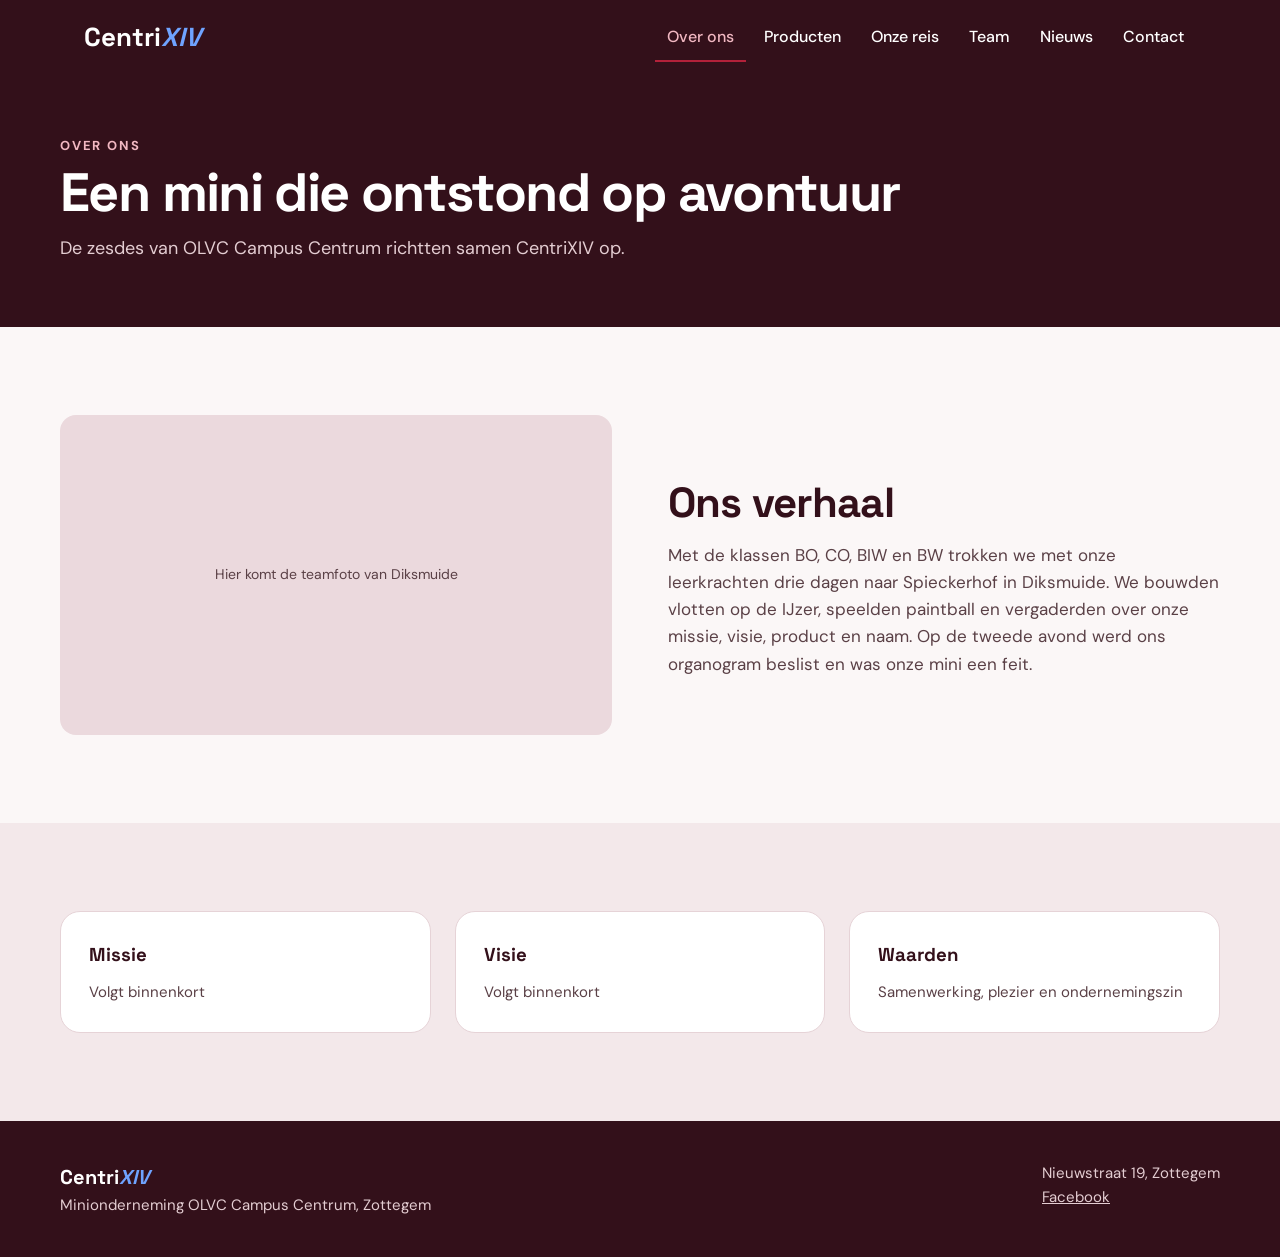
==== over-ons.html @ 4767b673 "Add files via upload" ====
<!doctype html>
<html lang="nl">
<head>
<meta charset="utf-8">
<meta name="viewport" content="width=device-width, initial-scale=1">
<title>Over ons · CentriXIV</title>
<link href="https://fonts.googleapis.com/css2?family=Space+Grotesk:wght@500;700&family=DM+Sans:wght@400;500;700&display=swap" rel="stylesheet">
<link rel="stylesheet" href="style.css">
</head>
<body>
<header><div class="bar"><a class="logo" href="index.html">Centri<span>XIV</span></a>
<nav><a href="over-ons.html" class="active">Over ons</a><a href="producten.html">Producten</a><a href="onze-reis.html">Onze reis</a><a href="team.html">Team</a><a href="nieuws.html">Nieuws</a><a href="contact.html">Contact</a></nav></div></header>
<main>
<section class="pagehead"><div class="in"><span class="eyebrow">Over ons</span><h1>Een mini die ontstond op avontuur</h1><p>De zesdes van OLVC Campus Centrum richtten samen CentriXIV op.</p></div></section>
<section class="s"><div class="in two">
<div class="ph" style="min-height:320px">Hier komt de teamfoto van Diksmuide</div>
<div class="stack"><h2>Ons verhaal</h2>
<p class="lead">Met de klassen BO, CO, BIW en BW trokken we met onze leerkrachten drie dagen naar Spieckerhof in Diksmuide. We bouwden vlotten op de IJzer, speelden paintball en vergaderden over onze missie, visie, product en naam. Op de tweede avond werd ons organogram beslist en was onze mini een feit.</p></div>
</div></section>
<section class="s alt"><div class="in g" style="grid-template-columns:repeat(auto-fit,minmax(280px,1fr))">
<div class="card"><h3>Missie</h3><p>Volgt binnenkort</p></div>
<div class="card"><h3>Visie</h3><p>Volgt binnenkort</p></div>
<div class="card"><h3>Waarden</h3><p>Samenwerking, plezier en ondernemingszin</p></div>
</div></section>
</main>
<footer><div class="in"><span><strong class="logo" style="color:#fff;font-size:20px">Centri<span>XIV</span></strong><br>Minionderneming OLVC Campus Centrum, Zottegem</span><span>Nieuwstraat 19, Zottegem<br><a href="https://www.facebook.com/olvccentrum">Facebook</a></span></div></footer>
</body>
</html>
---- style.css ----
/* CentriXIV · gedeelde stijl voor alle pagina's */
:root{--ink:#33101A;--paper:#FBF7F7;--alt:#F3E8EA;--card:#fff;--line:#E6D3D7;--text:#33101A;--muted:#5A4046;--accent:#B3213A;--eyebrow:#8A1B30;--blue:#6FA3FF;--soft:#E4CDD2;--ph:#EBD9DD}
@media (prefers-color-scheme:dark){:root{--ink:#1C070D;--paper:#240C13;--alt:#2E1019;--card:#38141F;--line:#512231;--text:#F5E8EA;--muted:#D2B5BB;--accent:#D8364F;--eyebrow:#F2A0AE;--ph:#4A1B28}}
*{box-sizing:border-box}
html{scroll-behavior:smooth}
body{margin:0;background:var(--paper);color:var(--text);font-family:'DM Sans',system-ui,sans-serif;line-height:1.6}
h1,h2,h3,.logo{font-family:'Space Grotesk','DM Sans',sans-serif;margin:0}
p{margin:0}
a{color:inherit}
.in{max-width:1160px;margin:0 auto}
.s{padding:88px 24px}
.alt{background:var(--alt)}
.eyebrow{font-size:13px;letter-spacing:.14em;text-transform:uppercase;font-weight:700;color:var(--eyebrow)}
h2{font-size:clamp(30px,5vw,42px);line-height:1.1;letter-spacing:-.02em;margin-top:8px}
.btn{display:inline-flex;align-items:center;min-height:48px;padding:0 28px;background:var(--accent);color:#fff;font-weight:700;text-decoration:none;border-radius:999px;border:2px solid var(--accent)}
.btn.o{background:transparent;color:inherit;border-color:currentColor}
.g{display:grid;gap:24px;grid-template-columns:repeat(auto-fit,minmax(230px,1fr))}
.card{background:var(--card);border:1px solid var(--line);border-radius:20px;padding:28px;display:flex;flex-direction:column;gap:10px}
.card p{color:var(--muted);font-size:15px}
.ph{background:var(--ph);color:var(--muted);border-radius:16px;display:flex;align-items:center;justify-content:center;text-align:center;padding:16px;font-size:14px}
.stack{display:flex;flex-direction:column;gap:16px}
.lead{font-size:17px;color:var(--muted)}
.two{display:grid;grid-template-columns:repeat(auto-fit,minmax(300px,1fr));gap:56px;align-items:center}

/* header en menu */
header{background:var(--ink);color:#fff;position:sticky;top:0;z-index:5}
.bar{display:flex;justify-content:space-between;align-items:center;gap:12px;flex-wrap:wrap;padding:14px 24px;max-width:1160px;margin:0 auto}
.logo{font-size:26px;font-weight:700;text-decoration:none;color:#fff}
.logo span{color:var(--blue);font-style:italic}
nav{display:flex;gap:6px;flex-wrap:wrap}
nav a{color:#fff;text-decoration:none;padding:10px 12px;font-weight:500;min-height:44px;display:inline-flex;align-items:center;border-bottom:2px solid transparent}
nav a:hover{color:#F2B8C2}
nav a.active{border-bottom-color:var(--accent);color:#F2B8C2}

/* hero (homepage) en paginakop (subpagina's) */
.hero{background:var(--ink);color:#fff;padding:72px 24px 96px}
.hero .in{display:grid;grid-template-columns:repeat(auto-fit,minmax(300px,1fr));gap:56px;align-items:center}
.hero h1{font-size:clamp(38px,7vw,64px);line-height:1.03;letter-spacing:-.03em}
.hero p{font-size:19px;color:var(--soft);max-width:520px}
.pagehead{background:var(--ink);color:#fff;padding:56px 24px 64px}
.pagehead h1{font-size:clamp(34px,6vw,54px);letter-spacing:-.03em;line-height:1.05;margin-top:8px}
.pagehead p{color:var(--soft);font-size:18px;max-width:600px;margin-top:12px}
.pagehead .eyebrow{color:#F2B8C2}
.ring{width:min(380px,100%);aspect-ratio:1;border-radius:50%;border:2px solid #6B2536;display:flex;align-items:center;justify-content:center;margin:0 auto}
.ring i{width:72%;height:72%;border-radius:50%;border:2px solid #8F3347;display:flex;align-items:center;justify-content:center}
.ring b{width:56%;height:56%;border-radius:50%;background:var(--accent);display:flex;align-items:center;justify-content:center;font:700 clamp(34px,6vw,52px) 'Space Grotesk',sans-serif;color:#fff}
.num{font:700 32px 'Space Grotesk',sans-serif;color:var(--accent)}
.q{font:700 48px 'Space Grotesk',sans-serif;color:var(--muted);opacity:.5}
.dark{background:var(--ink);color:#fff;border-color:var(--ink)}
.dark p{color:var(--soft)}
.dark .num{color:#F2B8C2}
.cta{text-align:center}
footer{background:var(--ink);color:var(--soft);padding:40px 24px}
footer .in{display:flex;justify-content:space-between;flex-wrap:wrap;gap:16px;font-size:15px}
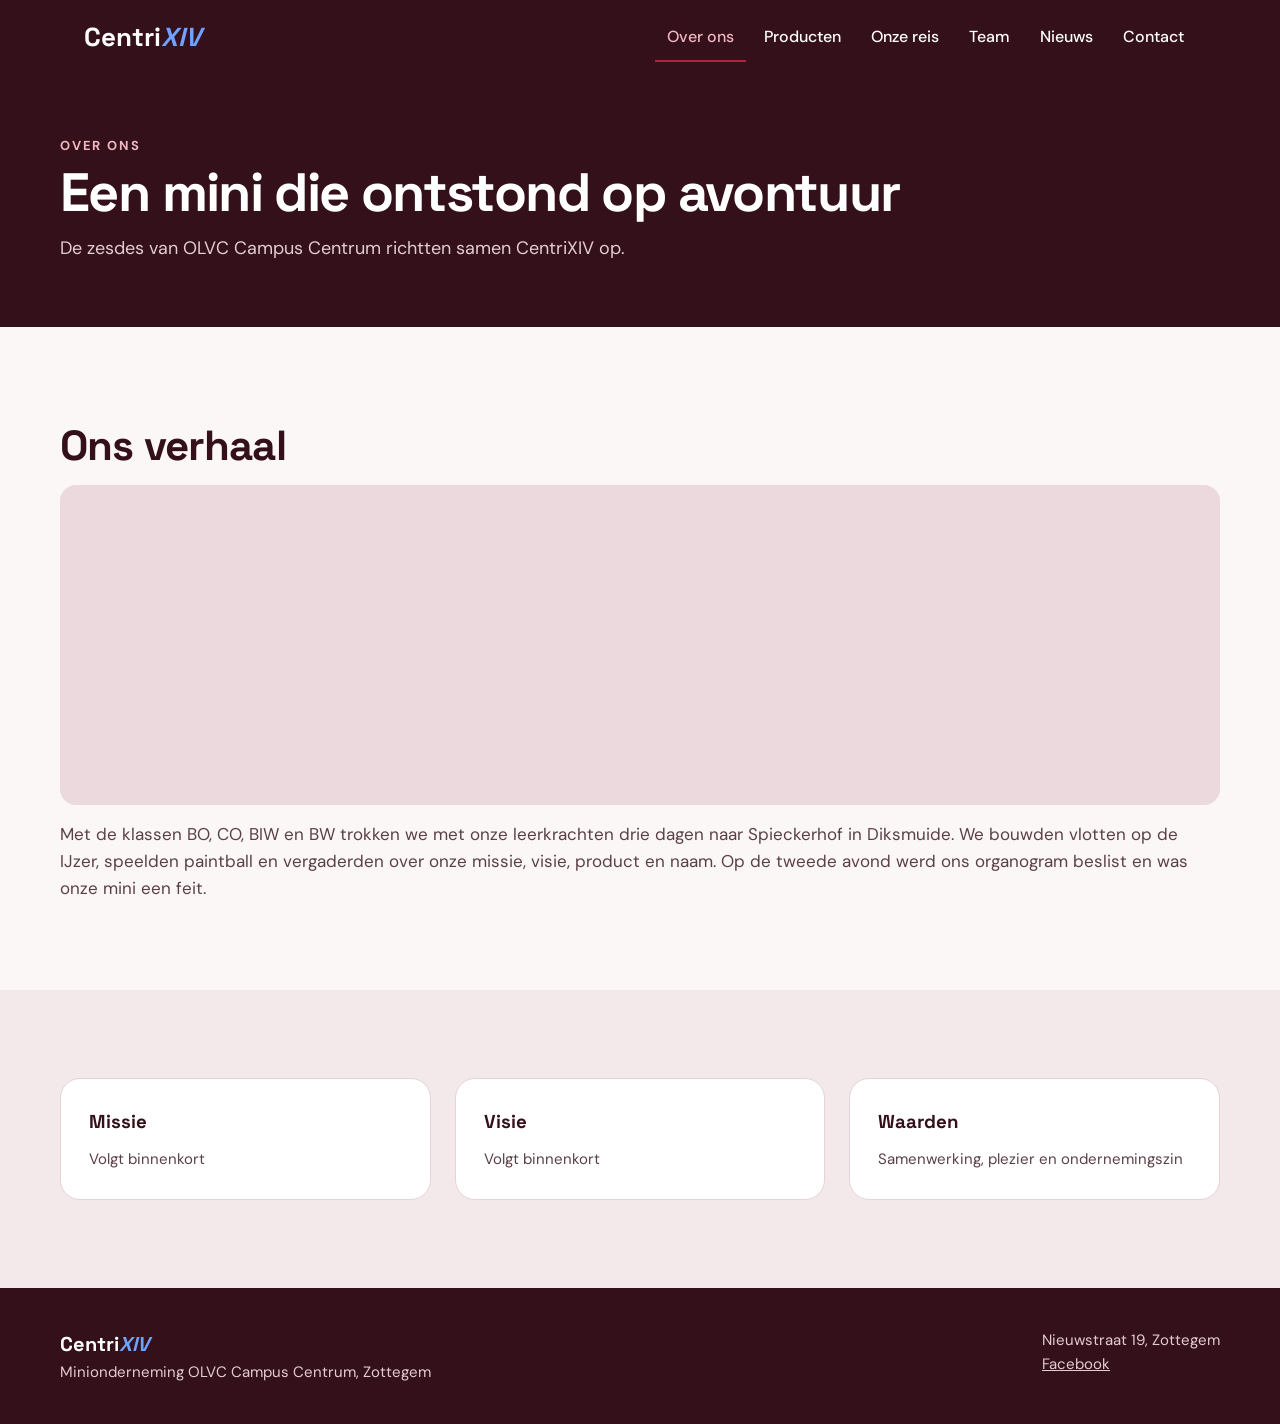
==== commit a82ccc30: "Add team photo and update project description" ====
--- a/over-ons.html
+++ b/over-ons.html
@@ -13,8 +13,8 @@
 <main>
 <section class="pagehead"><div class="in"><span class="eyebrow">Over ons</span><h1>Een mini die ontstond op avontuur</h1><p>De zesdes van OLVC Campus Centrum richtten samen CentriXIV op.</p></div></section>
 <section class="s"><div class="in two">
-<div class="ph" style="min-height:320px">Hier komt de teamfoto van Diksmuide</div>
 <div class="stack"><h2>Ons verhaal</h2>
+<div class="ph" style="min-height:320px"><img id="fotodsk" src="../foto's/828565102_1420510573552740_6905518975621534052_n.jpg" alt=""></div>
 <p class="lead">Met de klassen BO, CO, BIW en BW trokken we met onze leerkrachten drie dagen naar Spieckerhof in Diksmuide. We bouwden vlotten op de IJzer, speelden paintball en vergaderden over onze missie, visie, product en naam. Op de tweede avond werd ons organogram beslist en was onze mini een feit.</p></div>
 </div></section>
 <section class="s alt"><div class="in g" style="grid-template-columns:repeat(auto-fit,minmax(280px,1fr))">
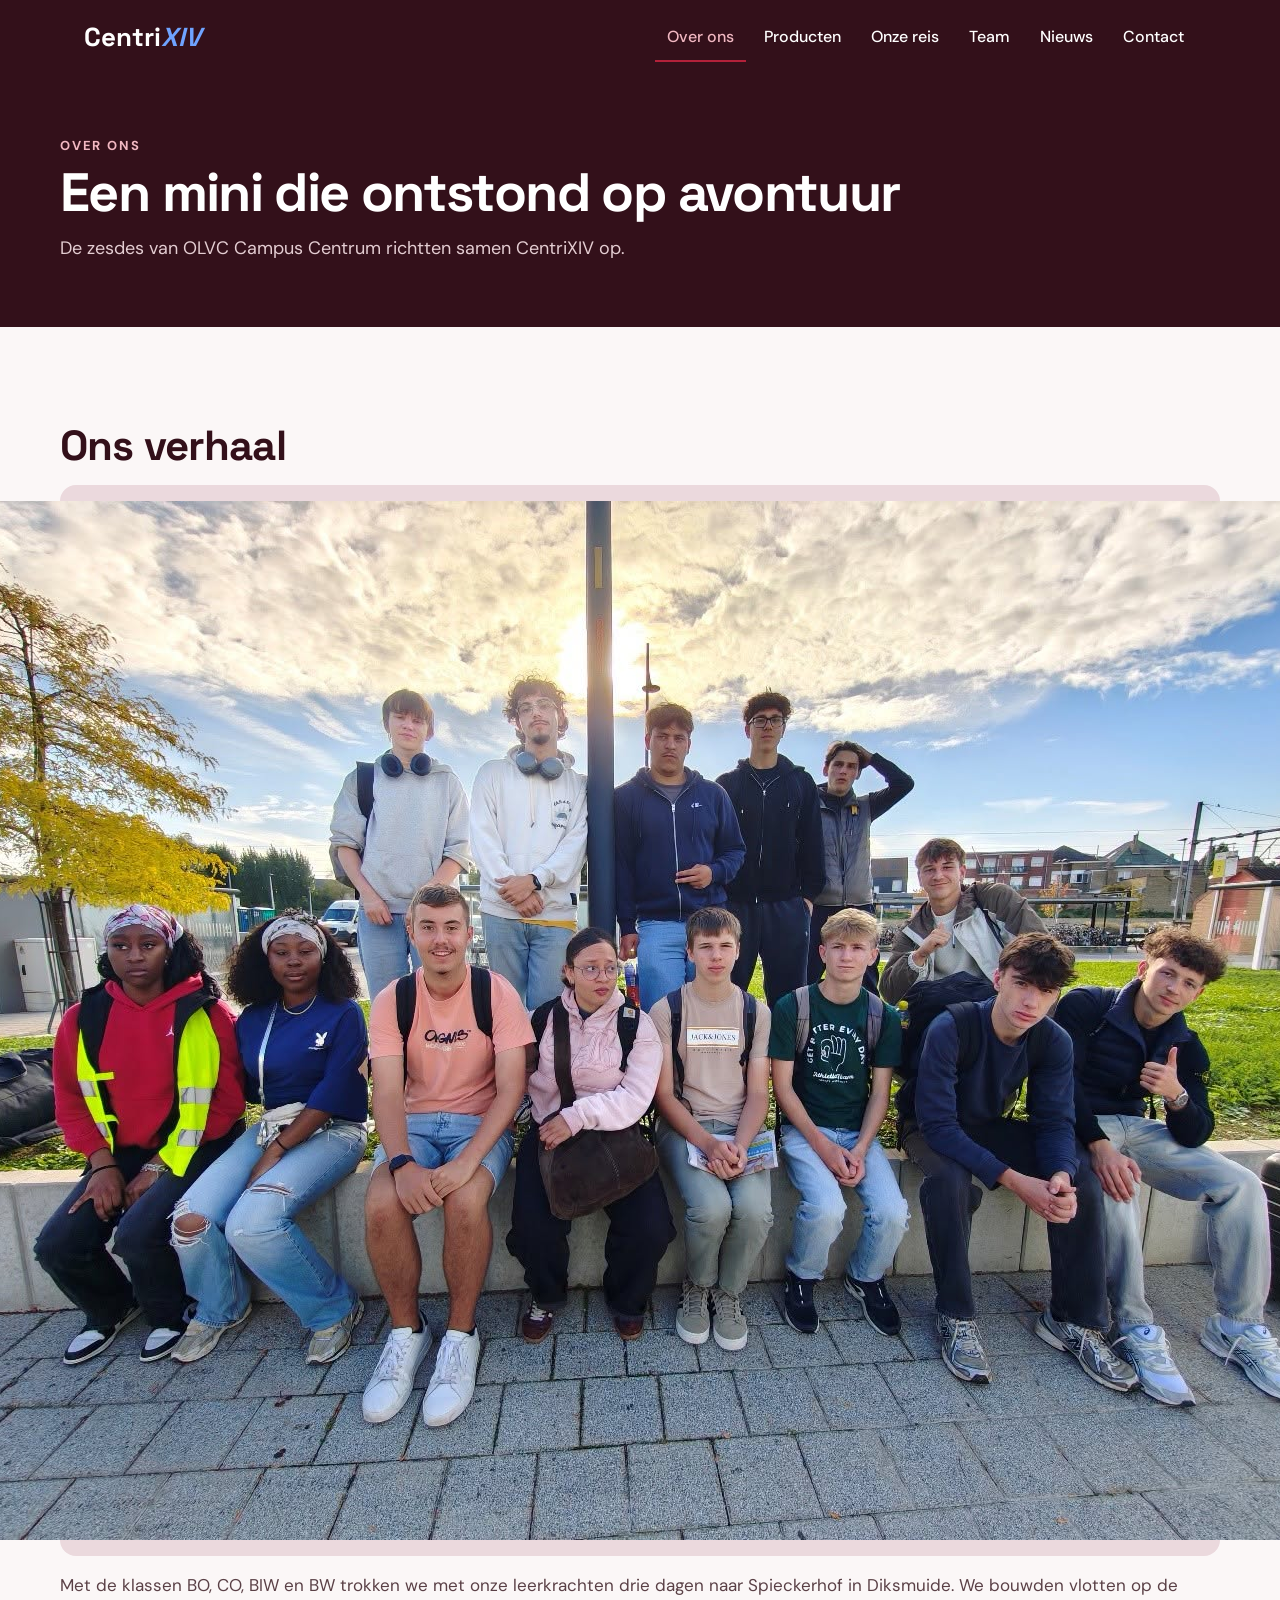
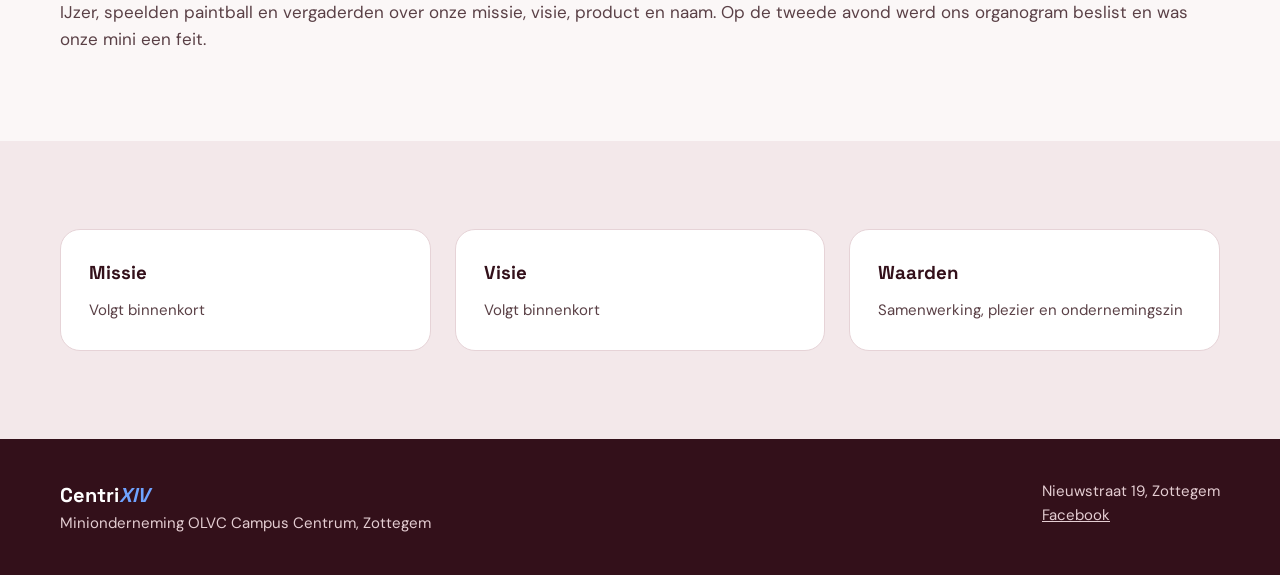
==== commit 08ff2b3d: "Fix image source path in over-ons.html Updated image source path for better accessibility." ====
--- a/over-ons.html
+++ b/over-ons.html
@@ -14,7 +14,7 @@
 <section class="pagehead"><div class="in"><span class="eyebrow">Over ons</span><h1>Een mini die ontstond op avontuur</h1><p>De zesdes van OLVC Campus Centrum richtten samen CentriXIV op.</p></div></section>
 <section class="s"><div class="in two">
 <div class="stack"><h2>Ons verhaal</h2>
-<div class="ph" style="min-height:320px"><img id="fotodsk" src="../foto's/828565102_1420510573552740_6905518975621534052_n.jpg" alt=""></div>
+<div class="ph" style="min-height:320px"><img id="fotodsk" src="828565102_1420510573552740_6905518975621534052_n.jpg" alt=""></div>
 <p class="lead">Met de klassen BO, CO, BIW en BW trokken we met onze leerkrachten drie dagen naar Spieckerhof in Diksmuide. We bouwden vlotten op de IJzer, speelden paintball en vergaderden over onze missie, visie, product en naam. Op de tweede avond werd ons organogram beslist en was onze mini een feit.</p></div>
 </div></section>
 <section class="s alt"><div class="in g" style="grid-template-columns:repeat(auto-fit,minmax(280px,1fr))">
